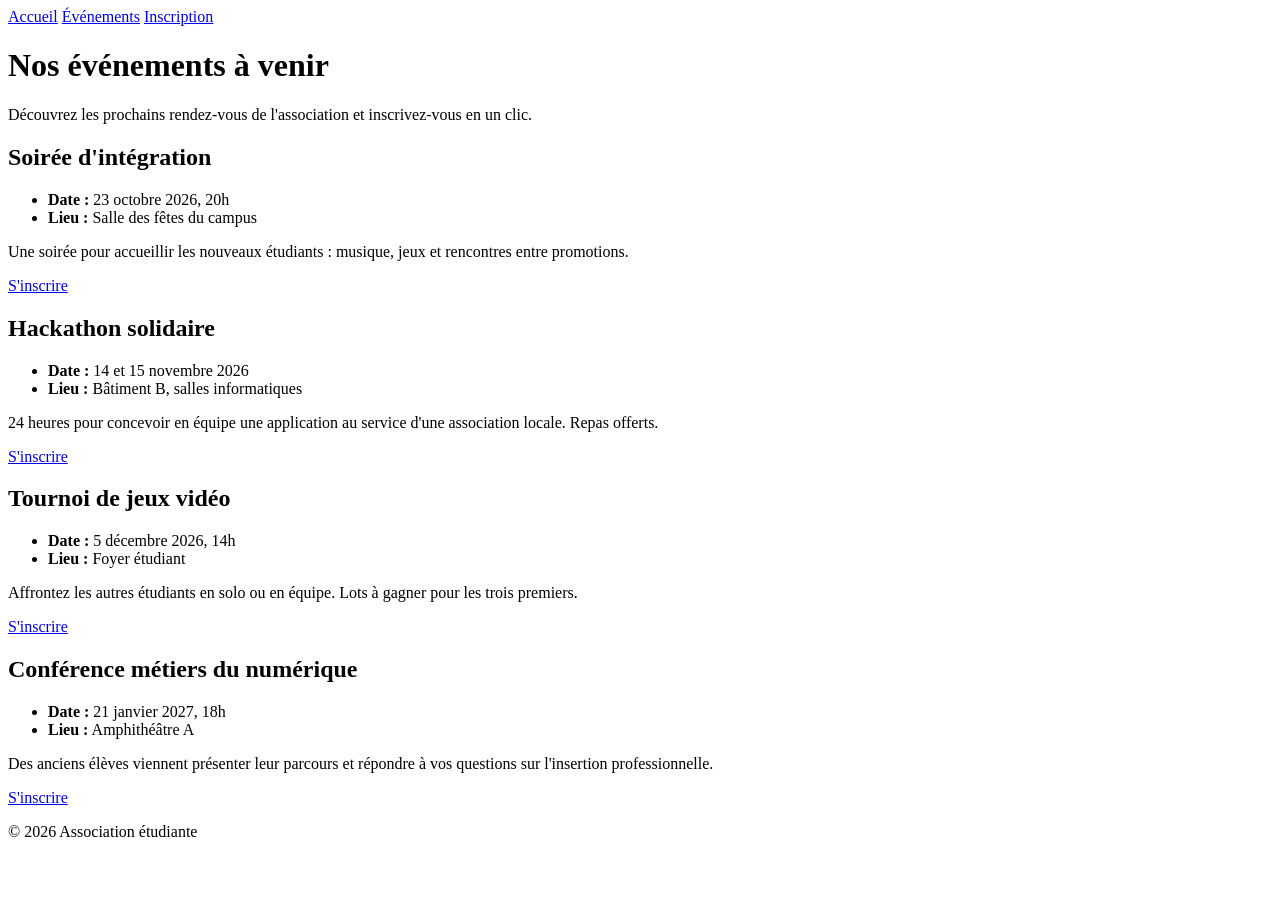
==== catalogue.html @ 6c14a177 "feature/catalogue" ====
<!DOCTYPE html>
<html lang="fr">
<head>
  <meta charset="UTF-8">
  <meta name="viewport" content="width=device-width, initial-scale=1.0">
  <title>Événements — Association étudiante</title>
  <link rel="stylesheet" href="style.css">
  
</head>
<body>

  <header>
    <nav>
      <a href="index.html">Accueil</a>
      <a href="catalogue.html">Événements</a>
      <a href="inscription.html">Inscription</a>
    </nav>
  </header>

  <main class="catalogue" id="evenements">
    <h1>Nos événements à venir</h1>
    <p class="intro">Découvrez les prochains rendez-vous de l'association et inscrivez-vous en un clic.</p>

    <section class="events-list">

      <article class="event-card">
        <h2>Soirée d'intégration</h2>
        <ul class="event-infos">
          <li><strong>Date :</strong> <time datetime="2026-10-23">23 octobre 2026</time>, 20h</li>
          <li><strong>Lieu :</strong> Salle des fêtes du campus</li>
        </ul>
        <p>Une soirée pour accueillir les nouveaux étudiants : musique, jeux et rencontres entre promotions.</p>
        <a class="btn-inscription" href="inscription.html?evenement=soiree-integration">S'inscrire</a>
      </article>

      <article class="event-card">
        <h2>Hackathon solidaire</h2>
        <ul class="event-infos">
          <li><strong>Date :</strong> <time datetime="2026-11-14">14 et 15 novembre 2026</time></li>
          <li><strong>Lieu :</strong> Bâtiment B, salles informatiques</li>
        </ul>
        <p>24 heures pour concevoir en équipe une application au service d'une association locale. Repas offerts.</p>
        <a class="btn-inscription" href="inscription.html?evenement=hackathon">S'inscrire</a>
      </article>

      <article class="event-card">
        <h2>Tournoi de jeux vidéo</h2>
        <ul class="event-infos">
          <li><strong>Date :</strong> <time datetime="2026-12-05">5 décembre 2026</time>, 14h</li>
          <li><strong>Lieu :</strong> Foyer étudiant</li>
        </ul>
        <p>Affrontez les autres étudiants en solo ou en équipe. Lots à gagner pour les trois premiers.</p>
        <a class="btn-inscription" href="inscription.html?evenement=tournoi">S'inscrire</a>
      </article>

      <article class="event-card">
        <h2>Conférence métiers du numérique</h2>
        <ul class="event-infos">
          <li><strong>Date :</strong> <time datetime="2027-01-21">21 janvier 2027</time>, 18h</li>
          <li><strong>Lieu :</strong> Amphithéâtre A</li>
        </ul>
        <p>Des anciens élèves viennent présenter leur parcours et répondre à vos questions sur l'insertion professionnelle.</p>
        <a class="btn-inscription" href="inscription.html?evenement=conference">S'inscrire</a>
      </article>

    </section>
  </main>

  <footer>
    <p>&copy; 2026 Association étudiante</p>
  </footer>

</body>
</html>
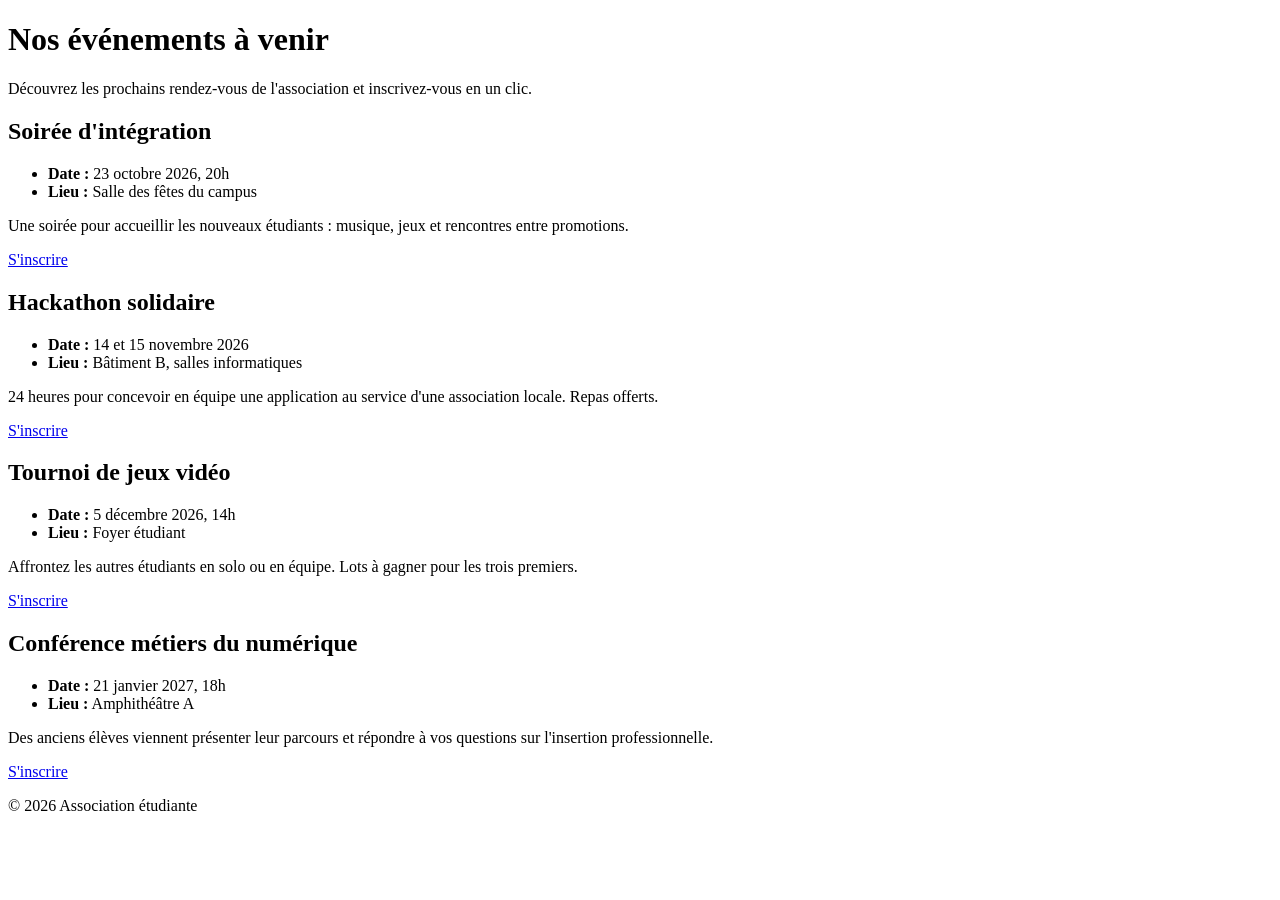
==== commit 57bd3f09: "Ajout du catalogue d'événements (#3)" ====
--- a/catalogue.html
+++ b/catalogue.html
@@ -9,21 +9,13 @@
 </head>
 <body>
 
-  <header>
-    <nav>
-      <a href="index.html">Accueil</a>
-      <a href="catalogue.html">Événements</a>
-      <a href="inscription.html">Inscription</a>
-    </nav>
-  </header>
-
-  <main class="catalogue" id="evenements">
+  <main>
     <h1>Nos événements à venir</h1>
     <p class="intro">Découvrez les prochains rendez-vous de l'association et inscrivez-vous en un clic.</p>
 
-    <section class="events-list">
+    <section>
 
-      <article class="event-card">
+      <article>
         <h2>Soirée d'intégration</h2>
         <ul class="event-infos">
           <li><strong>Date :</strong> <time datetime="2026-10-23">23 octobre 2026</time>, 20h</li>
@@ -33,7 +25,7 @@
         <a class="btn-inscription" href="inscription.html?evenement=soiree-integration">S'inscrire</a>
       </article>
 
-      <article class="event-card">
+      <article>
         <h2>Hackathon solidaire</h2>
         <ul class="event-infos">
           <li><strong>Date :</strong> <time datetime="2026-11-14">14 et 15 novembre 2026</time></li>
@@ -43,7 +35,7 @@
         <a class="btn-inscription" href="inscription.html?evenement=hackathon">S'inscrire</a>
       </article>
 
-      <article class="event-card">
+      <article>
         <h2>Tournoi de jeux vidéo</h2>
         <ul class="event-infos">
           <li><strong>Date :</strong> <time datetime="2026-12-05">5 décembre 2026</time>, 14h</li>
@@ -53,7 +45,7 @@
         <a class="btn-inscription" href="inscription.html?evenement=tournoi">S'inscrire</a>
       </article>
 
-      <article class="event-card">
+      <article>
         <h2>Conférence métiers du numérique</h2>
         <ul class="event-infos">
           <li><strong>Date :</strong> <time datetime="2027-01-21">21 janvier 2027</time>, 18h</li>
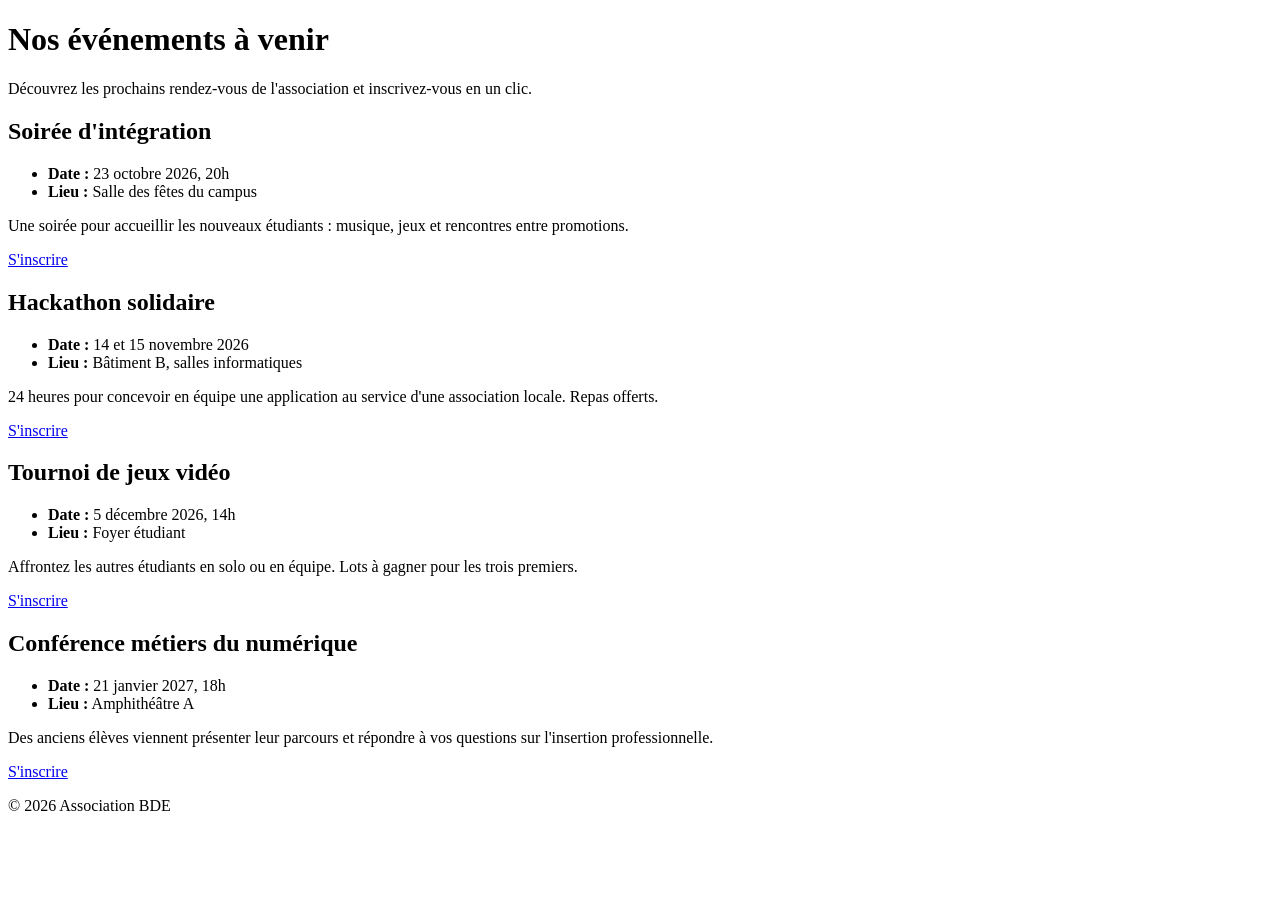
==== commit 88d7cf66: "Ajout du catalogue d'événements (#3)" ====
--- a/catalogue.html
+++ b/catalogue.html
@@ -59,7 +59,7 @@
   </main>
 
   <footer>
-    <p>&copy; 2026 Association étudiante</p>
+    <p>&copy; 2026 Association BDE</p>
   </footer>
 
 </body>
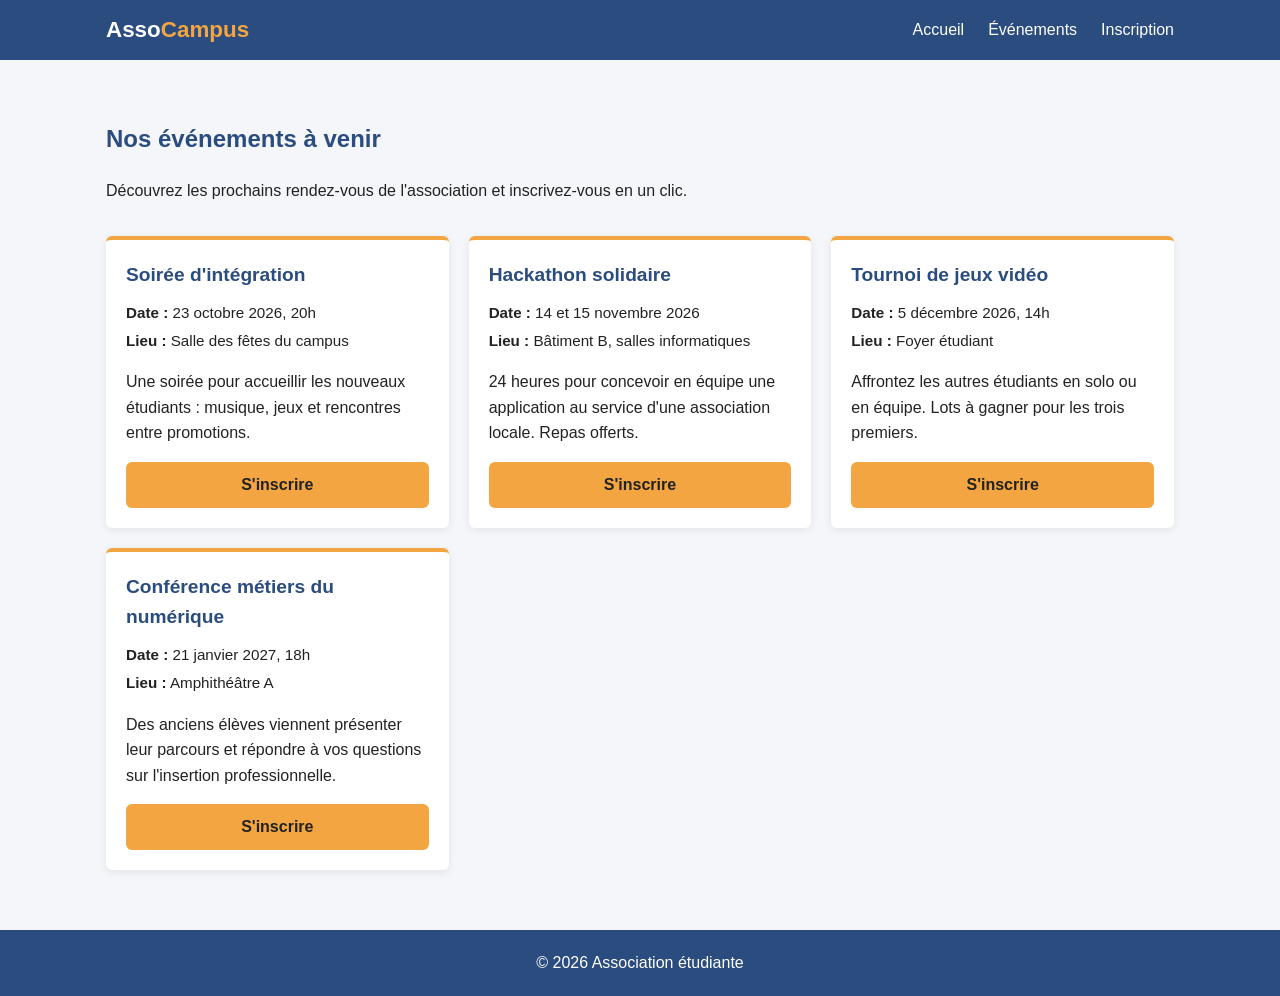
==== commit c17eaac8: "MAJ du catalogue d'événements (#3)" ====
--- a/catalogue.html
+++ b/catalogue.html
@@ -5,61 +5,126 @@
   <meta name="viewport" content="width=device-width, initial-scale=1.0">
   <title>Événements — Association étudiante</title>
   <link rel="stylesheet" href="style.css">
-  
+  <style>
+    /* ===== Catalogue d'événements (Fonctionnalité B) ===== */
+    .catalogue-intro {
+      margin-bottom: 32px;
+    }
+
+    .events-list {
+      display: grid;
+      grid-template-columns: repeat(auto-fit, minmax(280px, 1fr));
+      gap: 20px;
+    }
+
+    .event-card {
+      display: flex;
+      flex-direction: column;
+      background: var(--couleur-fond);
+      border-top: 4px solid var(--couleur-secondaire);
+      border-radius: 6px;
+      padding: 20px;
+      box-shadow: 0 2px 8px rgba(0, 0, 0, 0.08);
+    }
+
+    .event-card h3 {
+      color: var(--couleur-primaire);
+      font-size: 1.2rem;
+      margin-bottom: 10px;
+    }
+
+    .event-infos {
+      list-style: none;
+      font-size: 0.95rem;
+      margin-bottom: 12px;
+    }
+
+    .event-infos li {
+      margin-bottom: 4px;
+    }
+
+    .event-card p {
+      flex-grow: 1;
+      margin-bottom: 16px;
+    }
+
+    .event-card .btn {
+      text-align: center;
+    }
+  </style>
 </head>
 <body>
 
+  <header class="site-header">
+    <div class="container header-inner">
+      <a href="index.html" class="logo">Asso<span>Campus</span></a>
+      <nav class="main-nav">
+        <ul>
+          <li><a href="index.html">Accueil</a></li>
+          <li><a href="catalogue.html">Événements</a></li>
+          <li><a href="inscription.html">Inscription</a></li>
+        </ul>
+      </nav>
+    </div>
+  </header>
+
   <main>
-    <h1>Nos événements à venir</h1>
-    <p class="intro">Découvrez les prochains rendez-vous de l'association et inscrivez-vous en un clic.</p>
+    <section class="section section-alt" id="evenements">
+      <div class="container">
+        <h2>Nos événements à venir</h2>
+        <p class="catalogue-intro">Découvrez les prochains rendez-vous de l'association et inscrivez-vous en un clic.</p>
 
-    <section>
+        <div class="events-list">
 
-      <article>
-        <h2>Soirée d'intégration</h2>
-        <ul class="event-infos">
-          <li><strong>Date :</strong> <time datetime="2026-10-23">23 octobre 2026</time>, 20h</li>
-          <li><strong>Lieu :</strong> Salle des fêtes du campus</li>
-        </ul>
-        <p>Une soirée pour accueillir les nouveaux étudiants : musique, jeux et rencontres entre promotions.</p>
-        <a class="btn-inscription" href="inscription.html?evenement=soiree-integration">S'inscrire</a>
-      </article>
+          <article class="event-card">
+            <h3>Soirée d'intégration</h3>
+            <ul class="event-infos">
+              <li><strong>Date :</strong> <time datetime="2026-10-23">23 octobre 2026</time>, 20h</li>
+              <li><strong>Lieu :</strong> Salle des fêtes du campus</li>
+            </ul>
+            <p>Une soirée pour accueillir les nouveaux étudiants : musique, jeux et rencontres entre promotions.</p>
+            <a class="btn" href="inscription.html?evenement=soiree-integration">S'inscrire</a>
+          </article>
 
-      <article>
-        <h2>Hackathon solidaire</h2>
-        <ul class="event-infos">
-          <li><strong>Date :</strong> <time datetime="2026-11-14">14 et 15 novembre 2026</time></li>
-          <li><strong>Lieu :</strong> Bâtiment B, salles informatiques</li>
-        </ul>
-        <p>24 heures pour concevoir en équipe une application au service d'une association locale. Repas offerts.</p>
-        <a class="btn-inscription" href="inscription.html?evenement=hackathon">S'inscrire</a>
-      </article>
+          <article class="event-card">
+            <h3>Hackathon solidaire</h3>
+            <ul class="event-infos">
+              <li><strong>Date :</strong> <time datetime="2026-11-14">14 et 15 novembre 2026</time></li>
+              <li><strong>Lieu :</strong> Bâtiment B, salles informatiques</li>
+            </ul>
+            <p>24 heures pour concevoir en équipe une application au service d'une association locale. Repas offerts.</p>
+            <a class="btn" href="inscription.html?evenement=hackathon">S'inscrire</a>
+          </article>
 
-      <article>
-        <h2>Tournoi de jeux vidéo</h2>
-        <ul class="event-infos">
-          <li><strong>Date :</strong> <time datetime="2026-12-05">5 décembre 2026</time>, 14h</li>
-          <li><strong>Lieu :</strong> Foyer étudiant</li>
-        </ul>
-        <p>Affrontez les autres étudiants en solo ou en équipe. Lots à gagner pour les trois premiers.</p>
-        <a class="btn-inscription" href="inscription.html?evenement=tournoi">S'inscrire</a>
-      </article>
+          <article class="event-card">
+            <h3>Tournoi de jeux vidéo</h3>
+            <ul class="event-infos">
+              <li><strong>Date :</strong> <time datetime="2026-12-05">5 décembre 2026</time>, 14h</li>
+              <li><strong>Lieu :</strong> Foyer étudiant</li>
+            </ul>
+            <p>Affrontez les autres étudiants en solo ou en équipe. Lots à gagner pour les trois premiers.</p>
+            <a class="btn" href="inscription.html?evenement=tournoi">S'inscrire</a>
+          </article>
 
-      <article>
-        <h2>Conférence métiers du numérique</h2>
-        <ul class="event-infos">
-          <li><strong>Date :</strong> <time datetime="2027-01-21">21 janvier 2027</time>, 18h</li>
-          <li><strong>Lieu :</strong> Amphithéâtre A</li>
-        </ul>
-        <p>Des anciens élèves viennent présenter leur parcours et répondre à vos questions sur l'insertion professionnelle.</p>
-        <a class="btn-inscription" href="inscription.html?evenement=conference">S'inscrire</a>
-      </article>
+          <article class="event-card">
+            <h3>Conférence métiers du numérique</h3>
+            <ul class="event-infos">
+              <li><strong>Date :</strong> <time datetime="2027-01-21">21 janvier 2027</time>, 18h</li>
+              <li><strong>Lieu :</strong> Amphithéâtre A</li>
+            </ul>
+            <p>Des anciens élèves viennent présenter leur parcours et répondre à vos questions sur l'insertion professionnelle.</p>
+            <a class="btn" href="inscription.html?evenement=conference">S'inscrire</a>
+          </article>
 
+        </div>
+      </div>
     </section>
   </main>
 
-  <footer>
-    <p>&copy; 2026 Association BDE</p>
+  <footer class="site-footer">
+    <div class="container">
+      <p>&copy; 2026 Association étudiante</p>
+    </div>
   </footer>
 
 </body>
--- a/style.css
+++ b/style.css
@@ -0,0 +1,120 @@
+/* ===== Variables communes (identité visuelle) ===== */
+:root {
+  --couleur-primaire: #2b4c7e;
+  --couleur-secondaire: #f2a541;
+  --couleur-texte: #222;
+  --couleur-fond: #ffffff;
+  --couleur-fond-alt: #f4f6fa;
+  --police: "Segoe UI", Arial, sans-serif;
+  --largeur-max: 1100px;
+}
+
+* { box-sizing: border-box; margin: 0; padding: 0; }
+
+html { scroll-behavior: smooth; }
+
+body {
+  font-family: var(--police);
+  color: var(--couleur-texte);
+  background: var(--couleur-fond);
+  line-height: 1.6;
+}
+
+.container {
+  max-width: var(--largeur-max);
+  margin: 0 auto;
+  padding: 0 16px;
+}
+
+/* ===== En-tête et navigation ===== */
+.site-header {
+  position: sticky;
+  top: 0;
+  z-index: 10;
+  background: var(--couleur-primaire);
+  color: #fff;
+}
+
+.header-inner {
+  display: flex;
+  align-items: center;
+  justify-content: space-between;
+  padding-top: 12px;
+  padding-bottom: 12px;
+}
+
+.logo {
+  color: #fff;
+  font-size: 1.4rem;
+  font-weight: bold;
+  text-decoration: none;
+}
+.logo span { color: var(--couleur-secondaire); }
+
+.main-nav ul {
+  display: flex;
+  gap: 24px;
+  list-style: none;
+}
+
+.main-nav a {
+  color: #fff;
+  text-decoration: none;
+  font-weight: 500;
+}
+.main-nav a:hover { color: var(--couleur-secondaire); }
+
+/* ===== Accueil ===== */
+.hero {
+  background: linear-gradient(135deg, var(--couleur-primaire), #4a6fa5);
+  color: #fff;
+  text-align: center;
+  padding: 80px 0;
+}
+.hero h1 { font-size: 2.2rem; margin-bottom: 12px; }
+.hero p { margin-bottom: 24px; }
+
+.btn {
+  display: inline-block;
+  background: var(--couleur-secondaire);
+  color: var(--couleur-texte);
+  padding: 10px 22px;
+  border-radius: 6px;
+  text-decoration: none;
+  font-weight: bold;
+}
+
+/* ===== Sections ===== */
+.section { padding: 60px 0; scroll-margin-top: 60px; }
+.section-alt { background: var(--couleur-fond-alt); }
+.section h2 { color: var(--couleur-primaire); margin-bottom: 20px; }
+
+.valeurs {
+  display: grid;
+  grid-template-columns: repeat(3, 1fr);
+  gap: 20px;
+  margin-top: 24px;
+}
+.valeur {
+  background: var(--couleur-fond-alt);
+  border-left: 4px solid var(--couleur-secondaire);
+  padding: 16px;
+  border-radius: 6px;
+}
+
+/* ===== Pied de page ===== */
+.site-footer {
+  background: var(--couleur-primaire);
+  color: #fff;
+  text-align: center;
+  padding: 20px 0;
+}
+
+/* ===== Mobile ===== */
+@media (max-width: 700px) {
+  .header-inner { flex-direction: column; gap: 8px; }
+  .main-nav ul { gap: 14px; flex-wrap: wrap; justify-content: center; }
+  .hero { padding: 50px 0; }
+  .hero h1 { font-size: 1.6rem; }
+  .valeurs { grid-template-columns: 1fr; }
+}
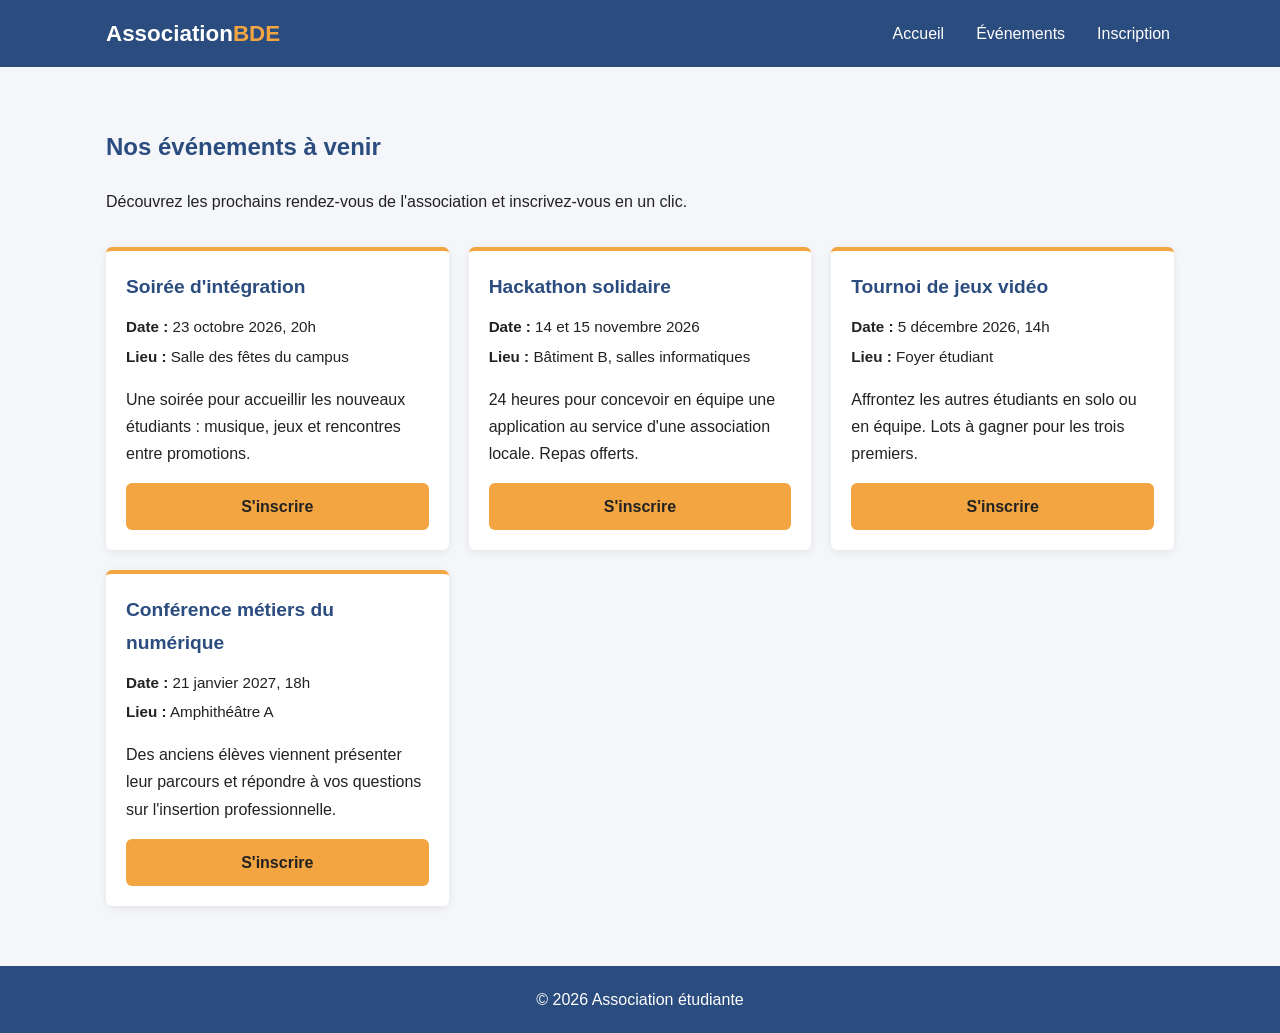
==== commit b96e6cb0: "Modification des chemins, et noms des pages pour qu'elle soient toutes accessibles et possèdent le m" ====
--- a/catalogue.html
+++ b/catalogue.html
@@ -57,7 +57,7 @@
 
   <header class="site-header">
     <div class="container header-inner">
-      <a href="index.html" class="logo">Asso<span>Campus</span></a>
+      <a href="index.html" class="logo">Association<span>BDE</span></a>
       <nav class="main-nav">
         <ul>
           <li><a href="index.html">Accueil</a></li>
--- a/style.css
+++ b/style.css
@@ -11,14 +11,21 @@
 
 * { box-sizing: border-box; margin: 0; padding: 0; }
 
-html { scroll-behavior: smooth; }
+html {
+  scroll-behavior: smooth;
+  -webkit-text-size-adjust: 100%;
+}
 
 body {
   font-family: var(--police);
+  font-size: 1rem;
   color: var(--couleur-texte);
   background: var(--couleur-fond);
-  line-height: 1.6;
+  line-height: 1.7;
+  overflow-wrap: break-word;
 }
+
+img { max-width: 100%; height: auto; }
 
 .container {
   max-width: var(--largeur-max);
@@ -58,9 +65,12 @@
 }
 
 .main-nav a {
+  display: inline-block;
+  padding: 8px 4px;
   color: #fff;
   text-decoration: none;
   font-weight: 500;
+  font-size: 1rem;
 }
 .main-nav a:hover { color: var(--couleur-secondaire); }
 
@@ -110,11 +120,36 @@
   padding: 20px 0;
 }
 
+/* ===== Tablette ===== */
+@media (max-width: 900px) {
+  .valeurs { grid-template-columns: repeat(2, 1fr); }
+  .hero { padding: 60px 0; }
+}
+
 /* ===== Mobile ===== */
 @media (max-width: 700px) {
-  .header-inner { flex-direction: column; gap: 8px; }
-  .main-nav ul { gap: 14px; flex-wrap: wrap; justify-content: center; }
-  .hero { padding: 50px 0; }
-  .hero h1 { font-size: 1.6rem; }
-  .valeurs { grid-template-columns: 1fr; }
+  .container { padding: 0 12px; }
+
+  /* Navigation : en-tête empilé, liens plus grands pour le tactile */
+  .header-inner { flex-direction: column; gap: 4px; padding-top: 8px; padding-bottom: 8px; }
+  .logo { font-size: 1.25rem; }
+  .main-nav ul { gap: 6px; flex-wrap: wrap; justify-content: center; }
+  .main-nav a { padding: 10px 12px; font-size: 1.05rem; }
+
+  /* Dimensions : espacements réduits */
+  .hero { padding: 44px 0; }
+  .section { padding: 40px 0; scroll-margin-top: 110px; }
+  .valeurs { grid-template-columns: 1fr; gap: 14px; }
+
+  /* Lisibilité : titres proportionnés, boutons pleine largeur */
+  .hero h1 { font-size: 1.6rem; line-height: 1.3; }
+  .hero p { font-size: 1.05rem; }
+  .section h2 { font-size: 1.5rem; line-height: 1.3; }
+  .btn { display: block; text-align: center; padding: 12px 16px; }
 }
+
+/* ===== Petits mobiles ===== */
+@media (max-width: 400px) {
+  .hero h1 { font-size: 1.4rem; }
+  .main-nav a { padding: 8px 10px; font-size: 1rem; }
+}
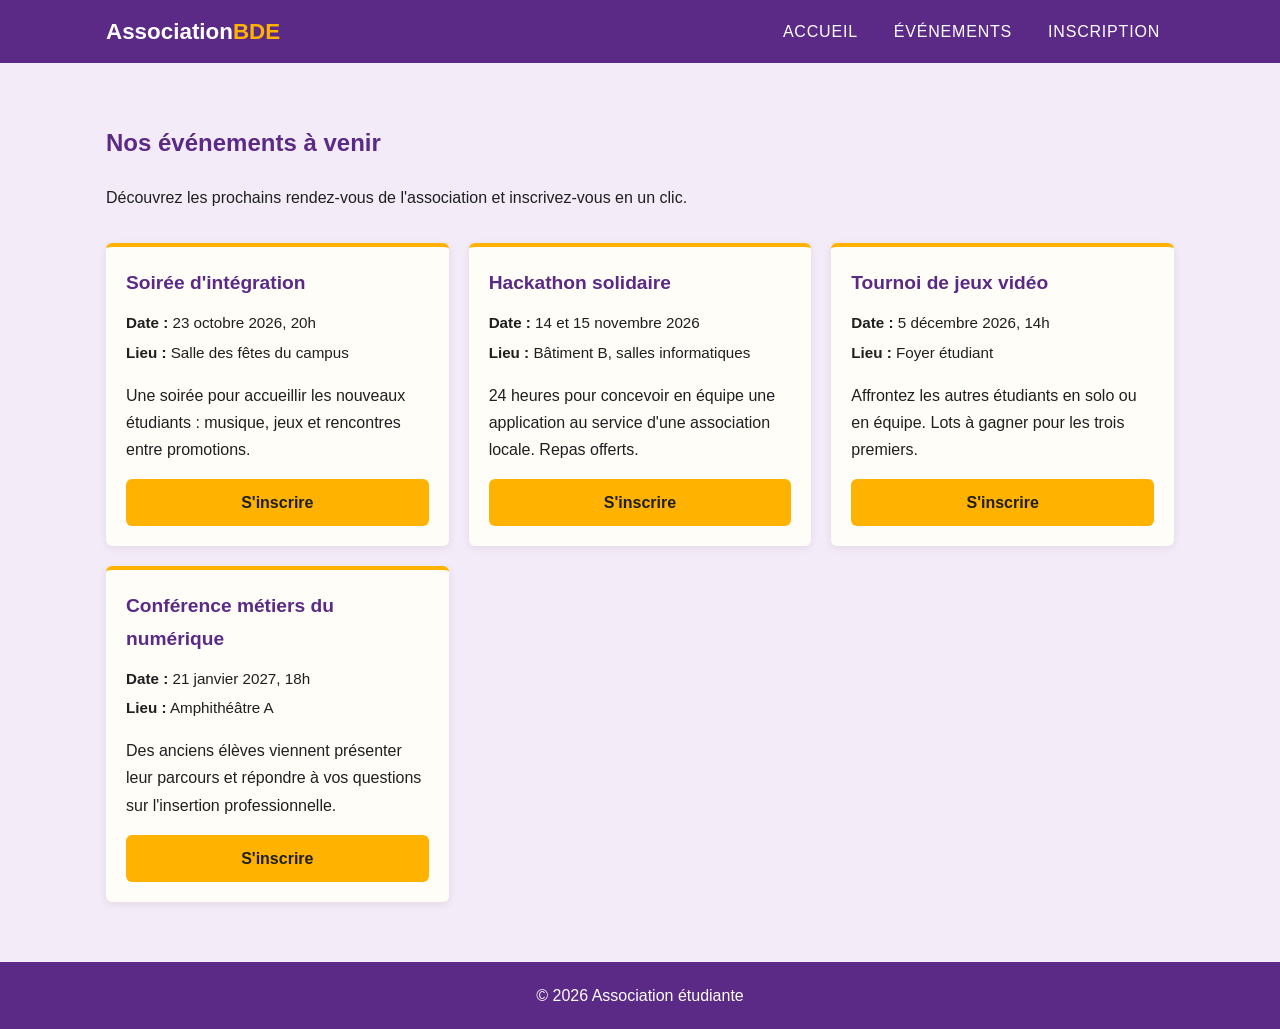
==== commit 55fa69e2: "Modification des titres d'onglets, et ajustement du CSS du fichier catalogue" ====
--- a/catalogue.html
+++ b/catalogue.html
@@ -3,55 +3,8 @@
 <head>
   <meta charset="UTF-8">
   <meta name="viewport" content="width=device-width, initial-scale=1.0">
-  <title>Événements — Association étudiante</title>
+  <title>Association BDE - Évènements</title>
   <link rel="stylesheet" href="style.css">
-  <style>
-    /* ===== Catalogue d'événements (Fonctionnalité B) ===== */
-    .catalogue-intro {
-      margin-bottom: 32px;
-    }
-
-    .events-list {
-      display: grid;
-      grid-template-columns: repeat(auto-fit, minmax(280px, 1fr));
-      gap: 20px;
-    }
-
-    .event-card {
-      display: flex;
-      flex-direction: column;
-      background: var(--couleur-fond);
-      border-top: 4px solid var(--couleur-secondaire);
-      border-radius: 6px;
-      padding: 20px;
-      box-shadow: 0 2px 8px rgba(0, 0, 0, 0.08);
-    }
-
-    .event-card h3 {
-      color: var(--couleur-primaire);
-      font-size: 1.2rem;
-      margin-bottom: 10px;
-    }
-
-    .event-infos {
-      list-style: none;
-      font-size: 0.95rem;
-      margin-bottom: 12px;
-    }
-
-    .event-infos li {
-      margin-bottom: 4px;
-    }
-
-    .event-card p {
-      flex-grow: 1;
-      margin-bottom: 16px;
-    }
-
-    .event-card .btn {
-      text-align: center;
-    }
-  </style>
 </head>
 <body>
 
--- a/style.css
+++ b/style.css
@@ -1,11 +1,11 @@
 /* ===== Variables communes (identité visuelle) ===== */
 :root {
-  --couleur-primaire: #2b4c7e;
-  --couleur-secondaire: #f2a541;
-  --couleur-texte: #222;
-  --couleur-fond: #ffffff;
-  --couleur-fond-alt: #f4f6fa;
-  --police: "Segoe UI", Arial, sans-serif;
+  --couleur-primaire: #5b2a86;
+  --couleur-secondaire: #ffb300;
+  --couleur-texte: #1f1f1f;
+  --couleur-fond: #fffdf8;
+  --couleur-fond-alt: #f3ecf8;
+  --police: "Poppins", "Segoe UI", Arial, sans-serif;
   --largeur-max: 1100px;
 }
 
@@ -60,7 +60,7 @@
 
 .main-nav ul {
   display: flex;
-  gap: 24px;
+  gap: 8px;
   list-style: none;
 }
 
@@ -71,8 +71,17 @@
   text-decoration: none;
   font-weight: 500;
   font-size: 1rem;
-}
-.main-nav a:hover { color: var(--couleur-secondaire); }
+  text-transform: uppercase;
+  letter-spacing: 0.05em;
+  padding: 6px 14px;
+  border-radius: 20px;
+  transition: background 0.2s;
+}
+
+.main-nav a:hover {
+  background: var(--couleur-secondaire);
+  color: var(--couleur-texte);
+}
 
 /* ===== Accueil ===== */
 .hero {
@@ -152,4 +161,50 @@
 @media (max-width: 400px) {
   .hero h1 { font-size: 1.4rem; }
   .main-nav a { padding: 8px 10px; font-size: 1rem; }
+}
+
+/* ===== Catalogue d'événements (Fonctionnalité B) ===== */
+.catalogue-intro {
+    margin-bottom: 32px;
+}
+
+.events-list {
+    display: grid;
+    grid-template-columns: repeat(auto-fit, minmax(280px, 1fr));
+    gap: 20px;
+}
+
+.event-card {
+    display: flex;
+    flex-direction: column;
+    background: var(--couleur-fond);
+    border-top: 4px solid var(--couleur-secondaire);
+    border-radius: 6px;
+    padding: 20px;
+    box-shadow: 0 2px 8px rgba(0, 0, 0, 0.08);
+}
+
+.event-card h3 {
+    color: var(--couleur-primaire);
+    font-size: 1.2rem;
+    margin-bottom: 10px;
+}
+
+.event-infos {
+    list-style: none;
+    font-size: 0.95rem;
+    margin-bottom: 12px;
+}
+
+.event-infos li {
+    margin-bottom: 4px;
+}
+
+.event-card p {
+    flex-grow: 1;
+    margin-bottom: 16px;
+}
+
+.event-card .btn {
+    text-align: center;
 }
